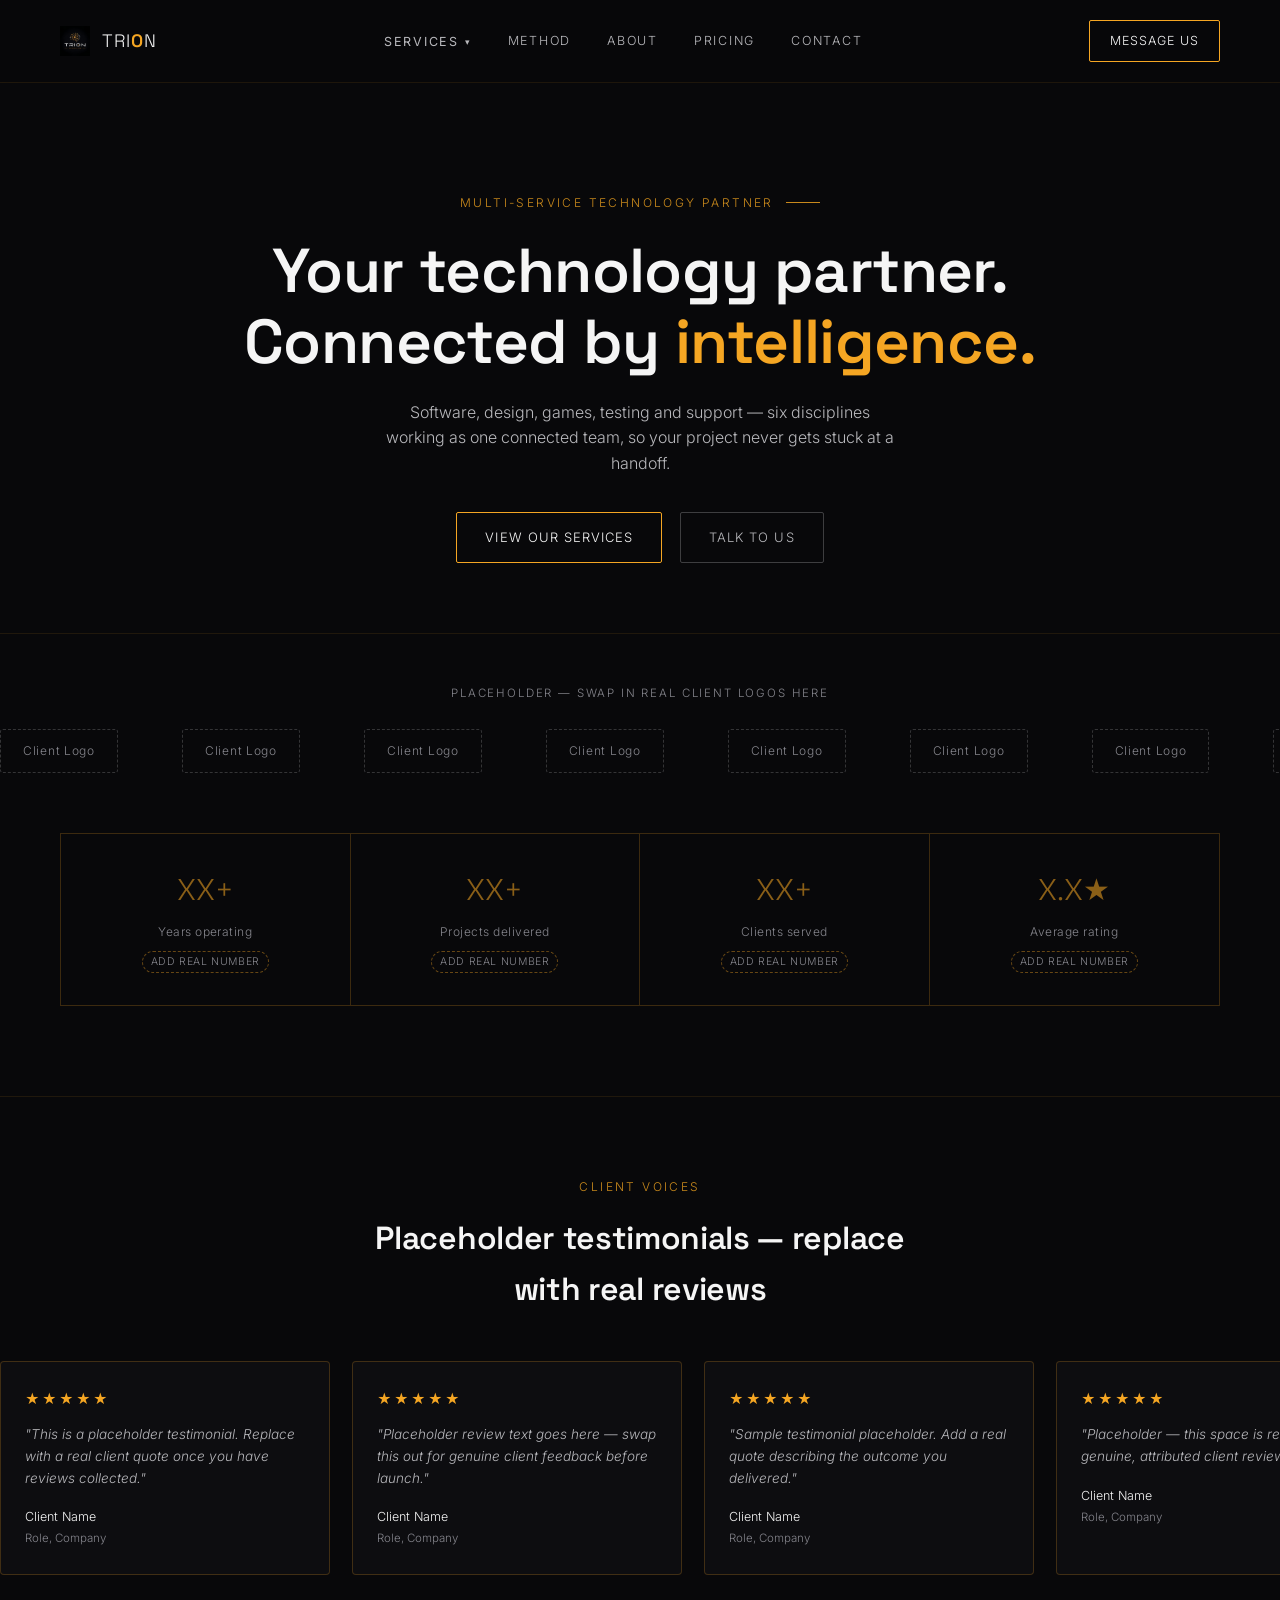
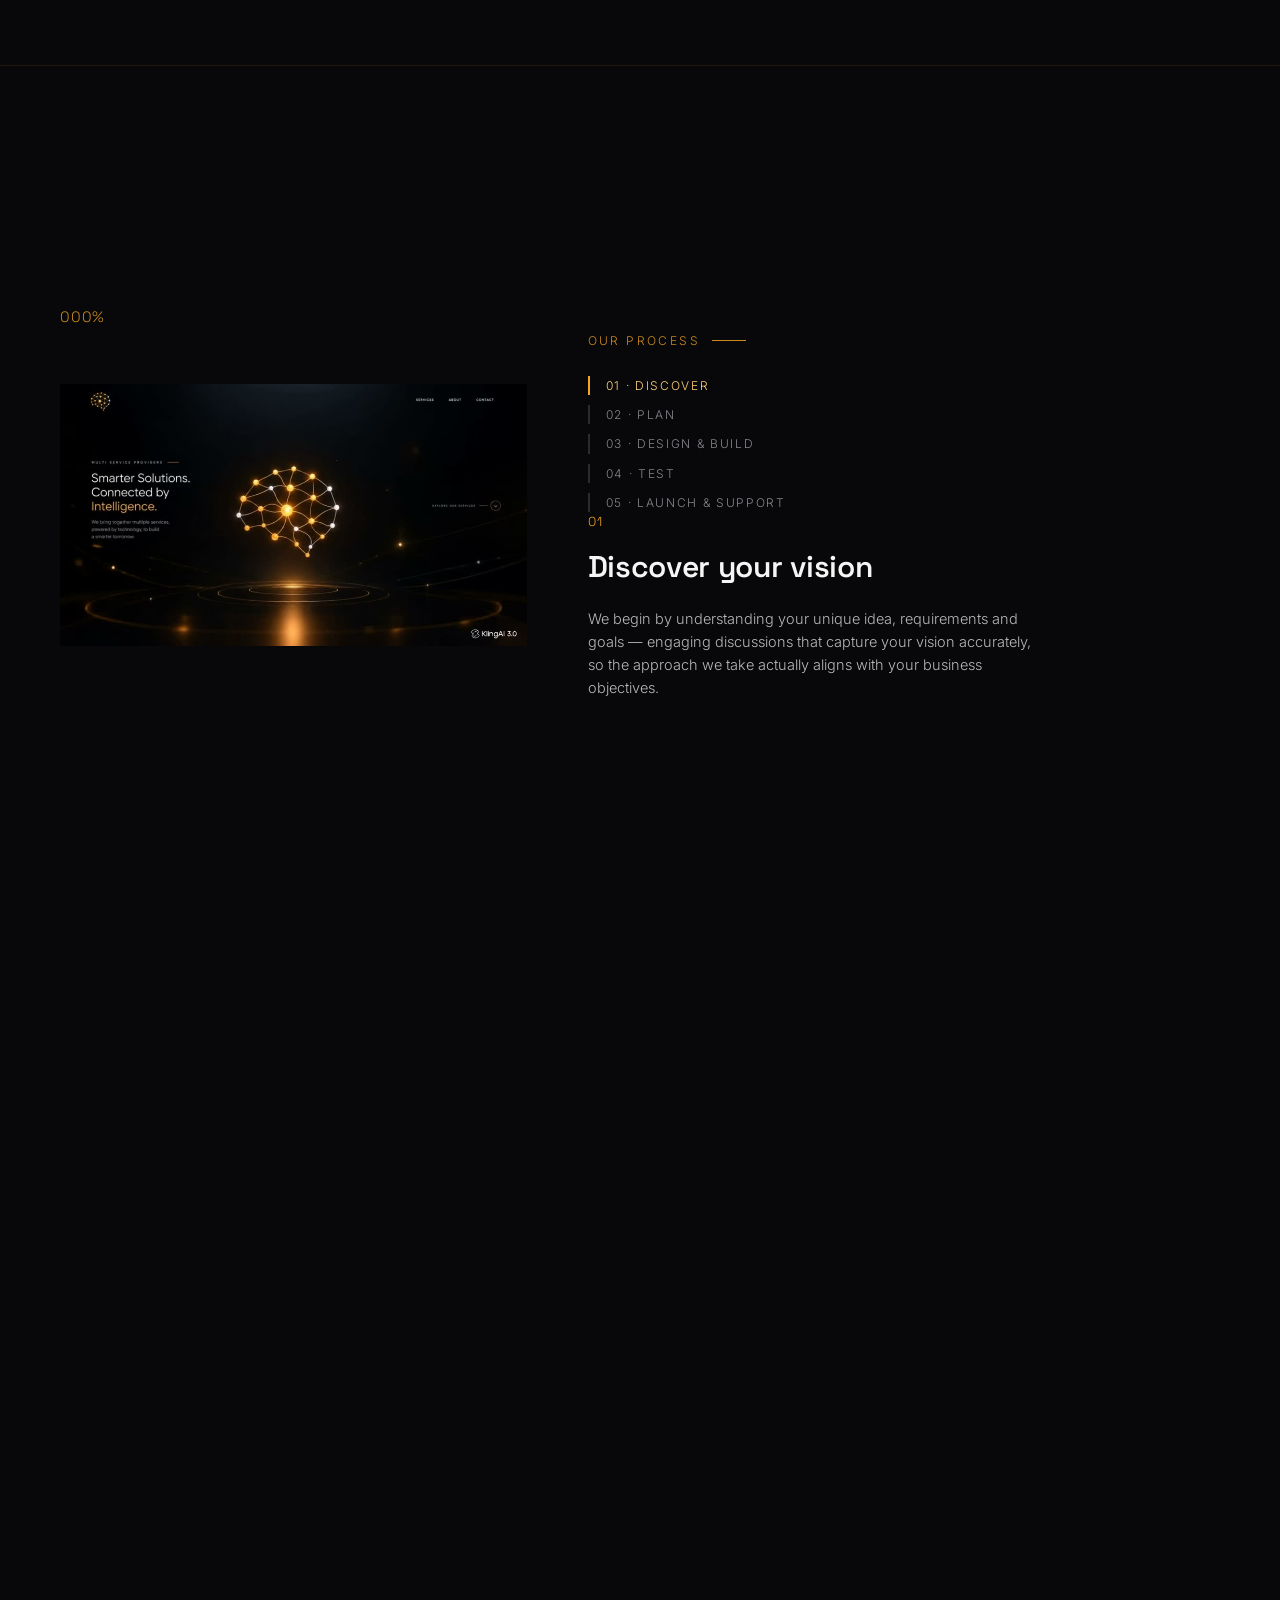
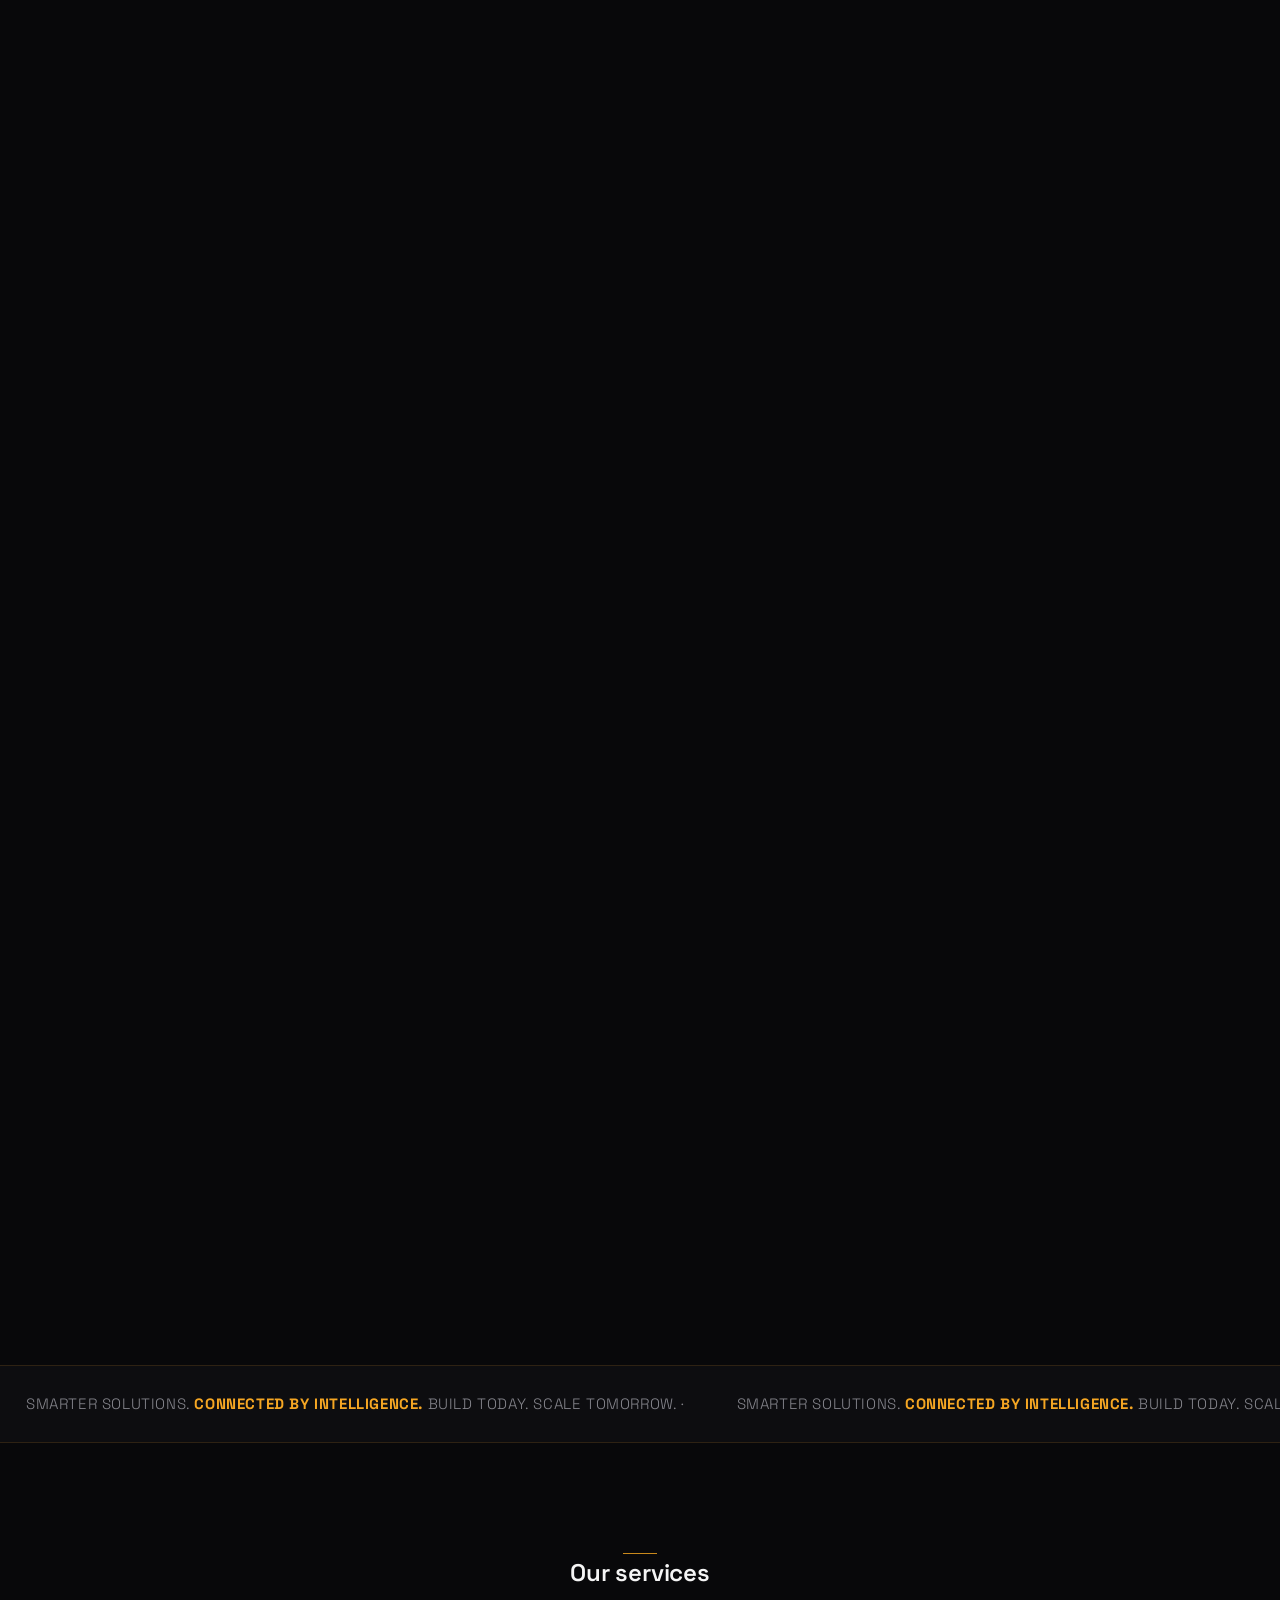
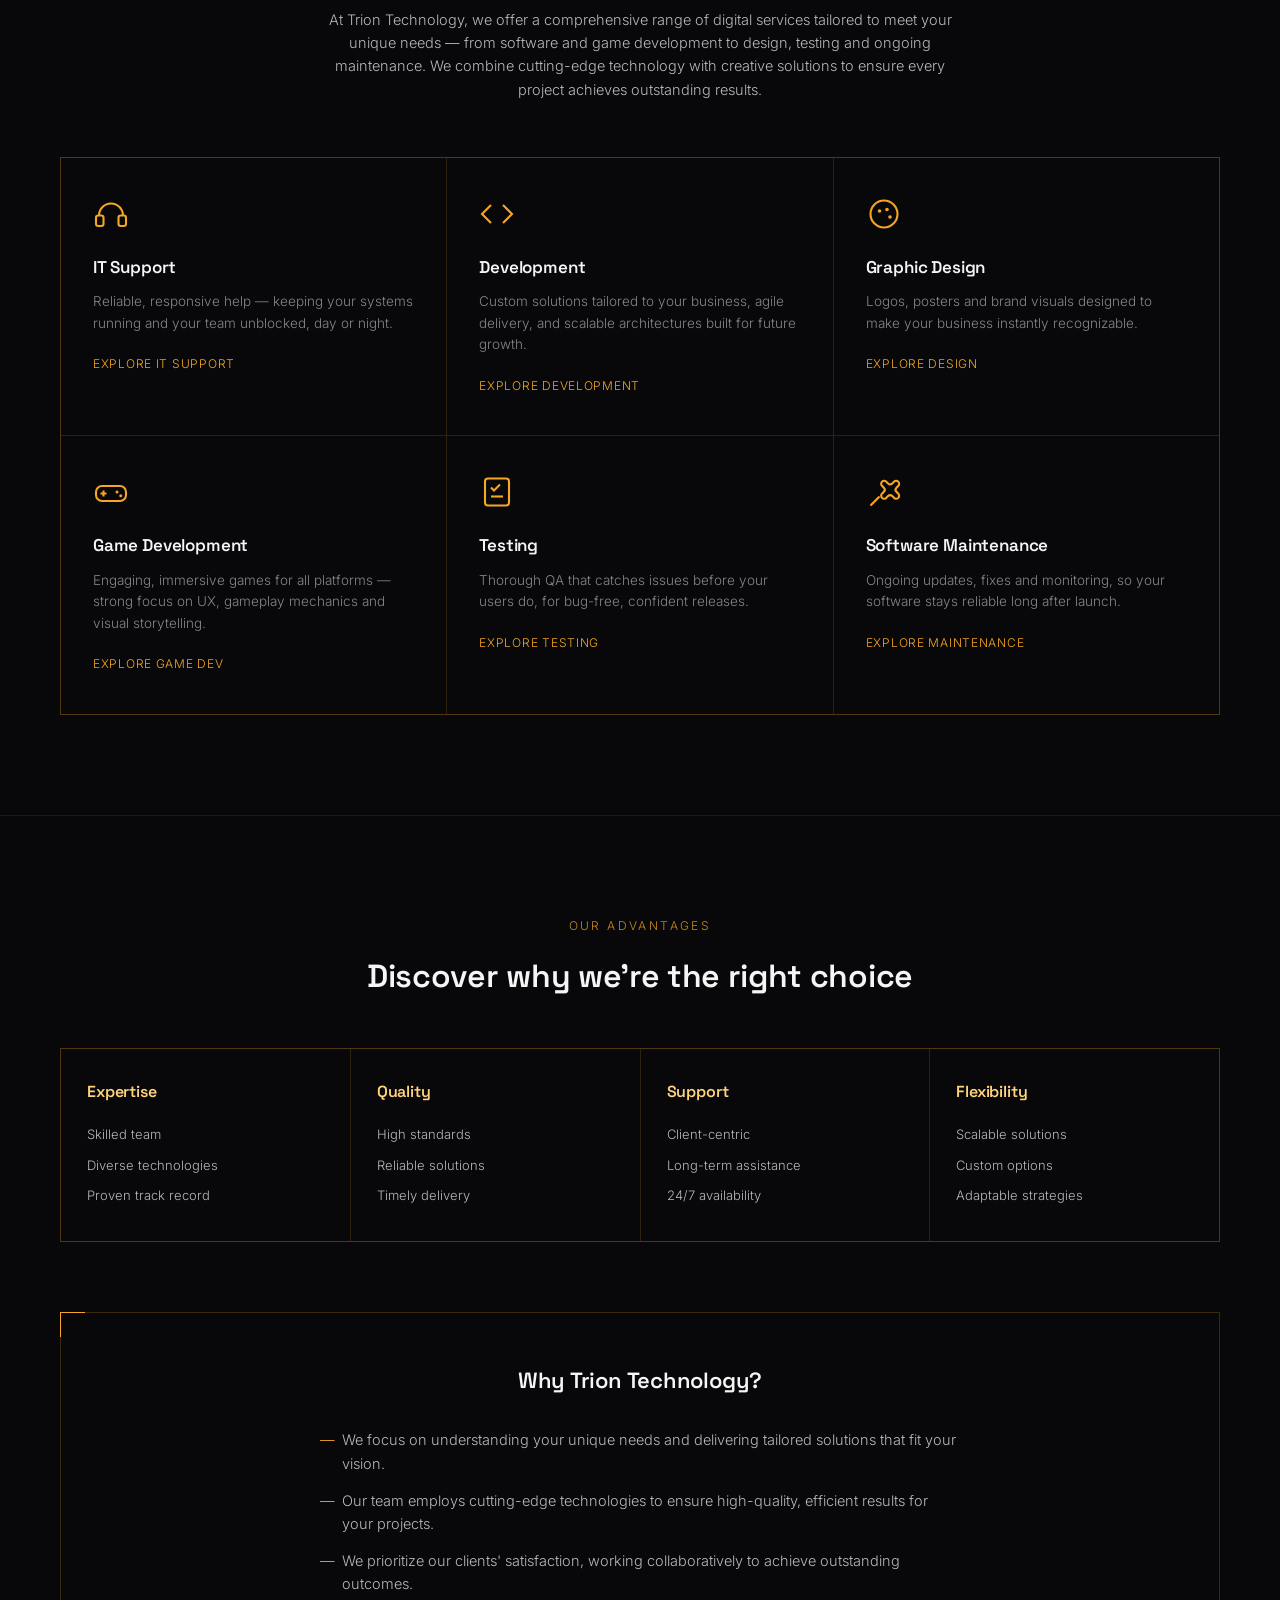
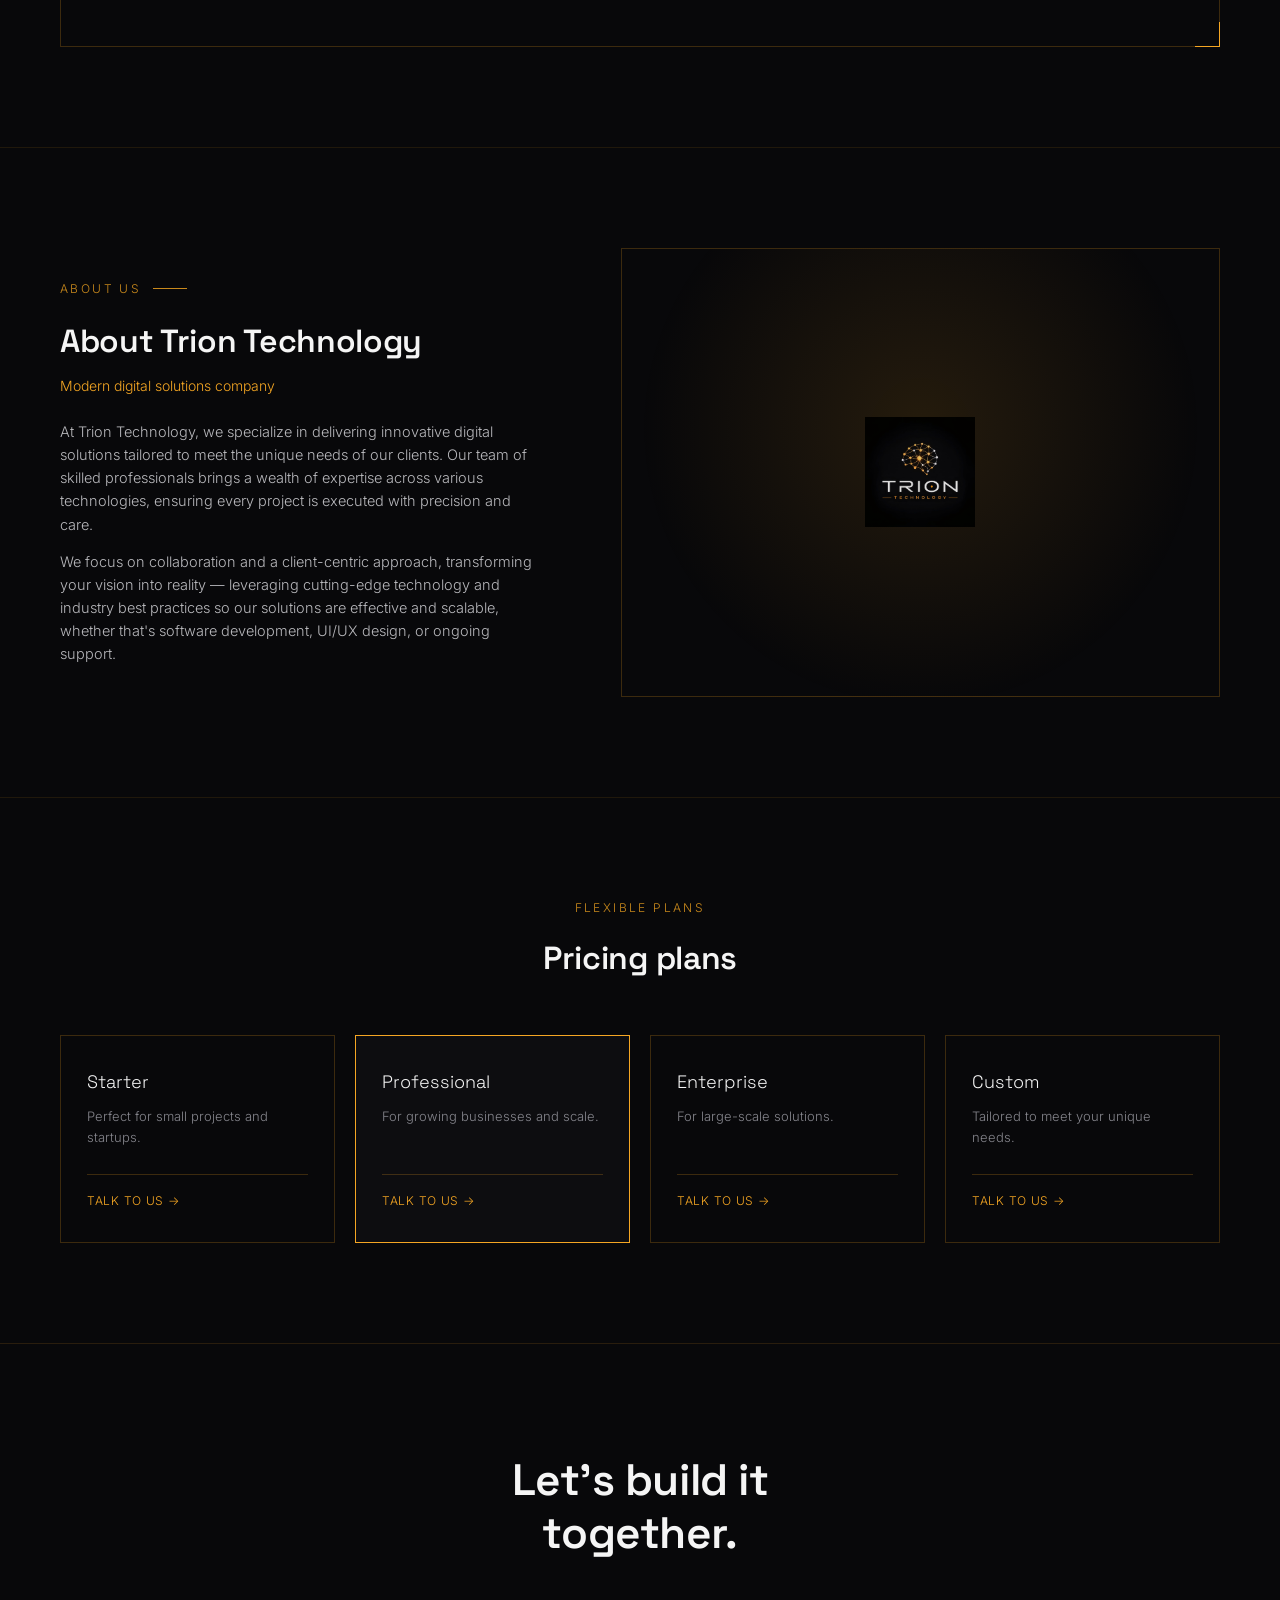
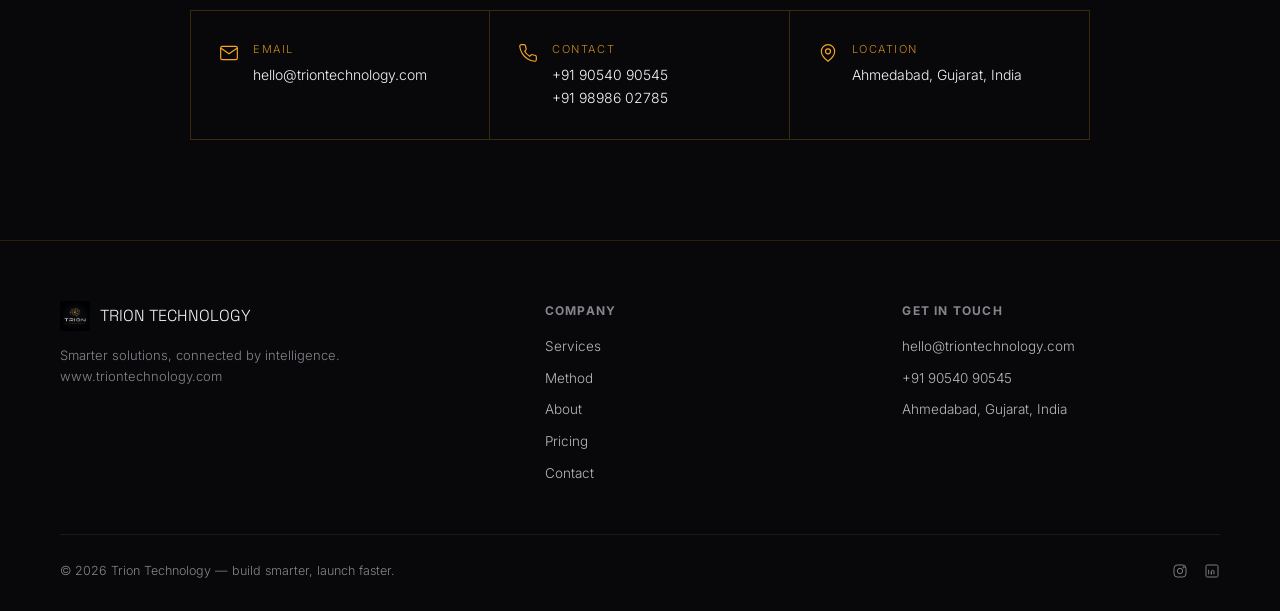
==== trion-homepage-v2.html @ 373a7192 "first commit" ====
<!DOCTYPE html>
<html lang="en">
<head>
<meta charset="UTF-8">
<meta name="viewport" content="width=device-width, initial-scale=1.0">
<title>Trion Technology — Smarter Solutions, Connected by Intelligence</title>
<link rel="preconnect" href="https://fonts.googleapis.com">
<link rel="preconnect" href="https://fonts.gstatic.com" crossorigin>
<link href="https://fonts.googleapis.com/css2?family=Space+Grotesk:wght@400;500;600;700&family=Inter:wght@300;400;500;600&display=swap" rel="stylesheet">
<style>
  :root{
    --bg: #08080a;
    --bg-alt: #0d0d10;
    --gold: #f5a623;
    --gold-light: #ffd37a;
    --gold-dim: #c9891c;
    --white: #f5f5f5;
    --gray: #b8b8bc;
    --gray-dim: #85858c;
    --border: rgba(245,166,35,0.22);
    --font-head: 'Space Grotesk', sans-serif;
    --font-body: 'Inter', sans-serif;
  }
  *{ box-sizing:border-box; margin:0; padding:0; }
  html{ scroll-behavior:smooth; }
  body{
    background:var(--bg); color:var(--gray); font-family:var(--font-body); font-weight:300;
    line-height:1.6; overflow-x:hidden; -webkit-font-smoothing:antialiased;
  }
  a{ color:inherit; text-decoration:none; }
  ul{ list-style:none; }
  img,svg{ display:block; max-width:100%; }
  h1,h2,h3{ font-family:var(--font-head); color:var(--white); font-weight:600; letter-spacing:-0.01em; }
  .wrap{ max-width:1240px; margin:0 auto; padding:0 40px; }
  :focus-visible{ outline:2px solid var(--gold-light); outline-offset:3px; }
  .sr-only{ position:absolute; width:1px; height:1px; padding:0; margin:-1px; overflow:hidden; clip:rect(0,0,0,0); white-space:nowrap; border:0; }
  section{ position:relative; }
  .eyebrow{ display:flex; align-items:center; gap:12px; font-size:12px; letter-spacing:0.2em; text-transform:uppercase; color:var(--gold-dim); }
  .eyebrow::after{ content:""; width:34px; height:1px; background:var(--gold-dim); }
  .logo-img{ height:30px; width:auto; display:block; }
  .placeholder-tag{ font-size:10.5px; letter-spacing:0.06em; text-transform:uppercase; color:var(--gray-dim); border:1px dashed rgba(245,166,35,0.4); padding:2px 8px; border-radius:20px; }

  /* ---------- NAV ---------- */
  .nav{ position:sticky; top:0; z-index:100; background:rgba(8,8,10,0.86); backdrop-filter:blur(10px); border-bottom:1px solid rgba(245,166,35,0.1); }
  .nav .wrap{ display:flex; align-items:center; justify-content:space-between; padding:20px 40px; }
  .brandmark{ display:flex; align-items:center; gap:12px; }
  .brandmark span{ font-family:var(--font-head); color:var(--white); font-size:18px; letter-spacing:0.06em; }
  .brandmark span b{ color:var(--gold); font-weight:600; }
  .nav-links{ display:flex; align-items:center; gap:36px; }
  .nav-item{ position:relative; }
  .nav-links > .nav-item > a, .nav-links > .nav-item > button{
    font-size:12.5px; letter-spacing:0.14em; text-transform:uppercase; color:var(--gray);
    background:none; border:none; font-family:var(--font-body); cursor:pointer;
    display:flex; align-items:center; gap:6px; transition:color .2s ease;
  }
  .nav-item:hover > a, .nav-item:hover > button, .nav-item.open > button{ color:var(--gold-light); }
  .caret{ font-size:9px; transition:transform .2s ease; }
  .nav-item.open .caret{ transform:rotate(180deg); }
  .whatsapp-btn{
    display:inline-flex; align-items:center; gap:8px; padding:10px 20px; border:1px solid var(--gold);
    color:var(--white); font-size:12.5px; letter-spacing:0.08em; text-transform:uppercase; border-radius:2px;
    transition:background .2s ease,color .2s ease;
  }
  .whatsapp-btn:hover{ background:var(--gold); color:#0a0a0a; }

  .mega-panel{
    position:absolute; top:calc(100% + 18px); left:50%; transform:translateX(-50%);
    width:360px; background:#0b0b0e; border:1px solid var(--border); border-radius:4px;
    padding:10px; opacity:0; visibility:hidden; transform:translateX(-50%) translateY(6px);
    transition:opacity .2s ease, transform .2s ease; box-shadow:0 20px 50px rgba(0,0,0,0.5);
  }
  .nav-item.open .mega-panel{ opacity:1; visibility:visible; transform:translateX(-50%) translateY(0); }
  .mega-item{ display:block; padding:12px 14px; border-radius:3px; transition:background .15s ease; }
  .mega-item:hover{ background:rgba(245,166,35,0.08); }
  .mega-item .mi-name{ font-family:var(--font-head); color:var(--white); font-size:14px; margin-bottom:3px; }
  .mega-item .mi-desc{ font-size:12.5px; color:var(--gray-dim); }

  .nav-toggle{ display:none; background:none; border:1px solid var(--border); color:var(--white); padding:8px 10px; border-radius:3px; }

  /* ---------- HERO ---------- */
  .hero{ padding:110px 0 70px; text-align:center; }
  .hero .wrap{ display:flex; flex-direction:column; align-items:center; }
  .hero .eyebrow{ margin-bottom:24px; }
  .hero h1{ font-size:clamp(32px,5.2vw,62px); line-height:1.14; max-width:900px; }
  .hero h1 .accent{ color:var(--gold); }
  .hero p.lede{ margin-top:22px; max-width:520px; font-size:16px; color:var(--gray); }
  .hero-cta-row{ margin-top:36px; display:flex; gap:18px; flex-wrap:wrap; justify-content:center; }
  .btn-primary{
    display:inline-block; padding:14px 28px; border:1px solid var(--gold); color:var(--white);
    font-size:13px; letter-spacing:0.08em; text-transform:uppercase; border-radius:2px;
    transition:background .2s ease,color .2s ease;
  }
  .btn-primary:hover{ background:var(--gold); color:#0a0a0a; }
  .btn-secondary{
    display:inline-block; padding:14px 28px; color:var(--gray); border:1px solid rgba(184,184,188,0.3);
    font-size:13px; letter-spacing:0.08em; text-transform:uppercase; border-radius:2px; transition:border-color .2s ease,color .2s ease;
  }
  .btn-secondary:hover{ border-color:var(--gold); color:var(--gold-light); }

  /* ---------- LOGO MARQUEE ---------- */
  .logo-strip{ padding:50px 0 10px; border-top:1px solid rgba(245,166,35,0.1); overflow:hidden; }
  .logo-strip .strip-label{ text-align:center; font-size:11.5px; letter-spacing:0.16em; text-transform:uppercase; color:var(--gray-dim); margin-bottom:26px; }
  .marquee-track{ display:flex; gap:64px; width:max-content; animation:scrollX 28s linear infinite; }
  @media (prefers-reduced-motion: reduce){ .marquee-track{ animation:none; } }
  @keyframes scrollX{ from{ transform:translateX(0); } to{ transform:translateX(-50%); } }
  .logo-chip{
    display:flex; align-items:center; justify-content:center; height:44px; padding:0 22px;
    border:1px dashed rgba(184,184,188,0.25); border-radius:3px; color:var(--gray-dim);
    font-size:12px; letter-spacing:0.06em; white-space:nowrap;
  }

  /* ---------- STATS ---------- */
  .stats-band{ padding:50px 0 90px; }
  .stats-grid{ display:grid; grid-template-columns:repeat(4,1fr); border:1px solid var(--border); }
  .stat-box{ padding:32px 24px; text-align:center; border-right:1px solid var(--border); }
  .stat-box:last-child{ border-right:none; }
  .stat-box .num{ font-family:var(--font-head); font-size:30px; color:var(--gold); opacity:0.55; }
  .stat-box .lbl{ margin-top:8px; font-size:12px; color:var(--gray-dim); letter-spacing:0.04em; }
  .stat-box .placeholder-tag{ margin-top:10px; display:inline-block; }

  /* ---------- TESTIMONIALS MARQUEE ---------- */
  .testimonials{ padding:80px 0 90px; border-top:1px solid rgba(245,166,35,0.1); overflow:hidden; }
  .section-head{ max-width:600px; margin:0 auto 46px; text-align:center; }
  .section-head .eyebrow{ justify-content:center; margin-bottom:16px; }
  .section-head .eyebrow::after{ display:none; }
  .section-head h2{ font-size:clamp(24px,3vw,32px); }
  .t-track{ display:flex; gap:22px; width:max-content; animation:scrollX 40s linear infinite; }
  @media (prefers-reduced-motion: reduce){ .t-track{ animation:none; } }
  .t-card{
    width:330px; flex-shrink:0; border:1px solid var(--border); background:var(--bg-alt);
    padding:26px 24px; border-radius:4px;
  }
  .t-card .stars{ color:var(--gold); font-size:14px; letter-spacing:2px; margin-bottom:14px; }
  .t-card p{ font-size:13.5px; color:var(--gray); font-style:italic; margin-bottom:18px; }
  .t-card .who{ font-size:12.5px; color:var(--white); }
  .t-card .who span{ color:var(--gray-dim); display:block; font-size:11.5px; margin-top:2px; }

  /* ---------- METHOD (scroll-scrubbed) ---------- */
  .method-scroll{ height:500vh; position:relative; }
  .method-sticky{ position:sticky; top:0; height:100vh; display:flex; align-items:center; overflow:hidden; border-top:1px solid rgba(245,166,35,0.1); }
  .method-sticky .wrap{ width:100%; display:grid; grid-template-columns:0.85fr 1.15fr; gap:60px; align-items:center; }
  .method-visual{ position:relative; height:420px; display:flex; align-items:center; justify-content:center; }
  .method-visual canvas{ width:100%; height:100%; object-fit:contain; }
  .method-pct{
    position:absolute; left:0; top:0; font-family:var(--font-head); font-size:15px; color:var(--gold-dim);
    letter-spacing:0.05em;
  }
  .phase-rail{ margin-top:26px; display:flex; flex-direction:column; gap:10px; }
  .phase-rail li{
    font-size:12px; letter-spacing:0.14em; text-transform:uppercase; color:var(--gray-dim);
    padding-left:16px; border-left:2px solid rgba(184,184,188,0.2); transition:color .3s ease, border-color .3s ease;
  }
  .phase-rail li.active{ color:var(--gold-light); border-left-color:var(--gold); }

  .method-content .eyebrow{ margin-bottom:20px; }
  .phase-block{ display:none; }
  .phase-block.active{ display:block; animation:fadeUp .5s ease; }
  @keyframes fadeUp{ from{ opacity:0; transform:translateY(10px);} to{ opacity:1; transform:translateY(0);} }
  .phase-block .step-no{ font-family:var(--font-head); font-size:13px; color:var(--gold); letter-spacing:0.08em; margin-bottom:10px; }
  .phase-block h3{ font-size:clamp(22px,2.6vw,30px); margin-bottom:16px; }
  .phase-block p{ font-size:14.5px; color:var(--gray); max-width:460px; }
  .phase-note{ margin-top:16px; }

  /* ---------- MARQUEE TICKER ---------- */
  .ticker{ padding:26px 0; border-top:1px solid rgba(245,166,35,0.14); border-bottom:1px solid rgba(245,166,35,0.14); overflow:hidden; background:var(--bg-alt); }
  .ticker-track{ display:flex; width:max-content; gap:0; animation:scrollX 32s linear infinite; }
  @media (prefers-reduced-motion: reduce){ .ticker-track{ animation:none; } }
  .ticker-track span{
    font-family:var(--font-head); font-size:15px; letter-spacing:0.04em; color:var(--gray-dim);
    white-space:nowrap; padding:0 26px; text-transform:uppercase;
  }
  .ticker-track span b{ color:var(--gold); }

  /* ---------- SERVICES ---------- */
  .services{ padding:110px 0 100px; }
  .services-intro{ max-width:640px; margin:0 auto 56px; text-align:center; }
  .services-intro p{ font-size:14.5px; color:var(--gray); margin-top:16px; }
  .service-cards{ display:grid; grid-template-columns:repeat(3,1fr); gap:1px; background:rgba(245,166,35,0.16); border:1px solid rgba(245,166,35,0.16); }
  .service-card{ background:var(--bg); padding:38px 32px; transition:background .25s ease; }
  .service-card:hover{ background:var(--bg-alt); }
  .service-card .icn{ width:36px; height:36px; margin-bottom:22px; color:var(--gold); }
  .service-card h3{ font-size:17px; margin-bottom:10px; }
  .service-card p{ font-size:13.5px; color:var(--gray-dim); margin-bottom:16px; }
  .service-card .go{ font-size:12px; letter-spacing:0.06em; color:var(--gold); text-transform:uppercase; }

  /* ---------- BENEFITS ---------- */
  .benefits{ padding:100px 0; border-top:1px solid rgba(245,166,35,0.1); }
  .benefits-grid{ display:grid; grid-template-columns:repeat(4,1fr); gap:1px; background:rgba(245,166,35,0.16); border:1px solid rgba(245,166,35,0.16); margin-bottom:70px; }
  .benefit-col{ background:var(--bg); padding:30px 26px; }
  .benefit-col h3{ font-size:16px; margin-bottom:14px; color:var(--gold-light); }
  .benefit-col li{ font-size:13px; color:var(--gray); padding:5px 0; }
  .why-panel{ border:1px solid var(--border); padding:50px 46px; position:relative; }
  .why-panel::before,.why-panel::after{ content:""; position:absolute; width:24px; height:24px; border:1px solid var(--gold); }
  .why-panel::before{ top:-1px; left:-1px; border-right:none; border-bottom:none; }
  .why-panel::after{ bottom:-1px; right:-1px; border-left:none; border-top:none; }
  .why-panel h2{ text-align:center; font-size:22px; margin-bottom:30px; }
  .why-panel ul{ max-width:640px; margin:0 auto; display:flex; flex-direction:column; gap:14px; }
  .why-panel li{ font-size:14.5px; color:var(--gray); padding-left:22px; position:relative; }
  .why-panel li::before{ content:"—"; position:absolute; left:0; color:var(--gold); }

  /* ---------- ABOUT ---------- */
  .about{ padding:100px 0; border-top:1px solid rgba(245,166,35,0.1); }
  .about-grid{ display:grid; grid-template-columns:0.9fr 1.1fr; gap:70px; align-items:center; }
  .about .eyebrow{ margin-bottom:18px; }
  .about h2{ font-size:clamp(24px,3vw,32px); margin-bottom:8px; }
  .about .tagline{ color:var(--gold); font-size:14px; margin-bottom:22px; }
  .about p{ font-size:14.5px; color:var(--gray); max-width:480px; }
  .about-visual{ border:1px solid var(--border); aspect-ratio:4/3; display:flex; align-items:center; justify-content:center; background:radial-gradient(circle at 50% 40%, rgba(245,166,35,0.12), transparent 70%); }
  .about-visual svg{ width:120px; height:120px; opacity:0.85; }

  /* ---------- PRICING ---------- */
  .pricing{ padding:100px 0; border-top:1px solid rgba(245,166,35,0.1); }
  .pricing-grid{ display:grid; grid-template-columns:repeat(4,1fr); gap:20px; margin-top:50px; }
  .price-card{ border:1px solid var(--border); padding:32px 26px; display:flex; flex-direction:column; }
  .price-card.featured{ border-color:var(--gold); background:var(--bg-alt); }
  .price-card .tier{ font-family:var(--font-head); font-size:18px; color:var(--white); margin-bottom:10px; }
  .price-card .desc{ font-size:13px; color:var(--gray-dim); margin-bottom:26px; flex-grow:1; }
  .price-card a{ font-size:12px; letter-spacing:0.06em; text-transform:uppercase; color:var(--gold); border-top:1px solid var(--border); padding-top:16px; }

  /* ---------- CTA BAND ---------- */
  .cta-band{ padding:110px 0 100px; text-align:center; border-top:1px solid rgba(245,166,35,0.14); }
  .cta-band h2{ font-size:clamp(28px,4.4vw,44px); line-height:1.2; margin-bottom:50px; }
  .contact-panels{ display:grid; grid-template-columns:repeat(3,1fr); max-width:900px; margin:0 auto; border:1px solid var(--border); }
  .contact-panel{ padding:30px 28px; text-align:left; display:flex; gap:14px; align-items:flex-start; border-right:1px solid var(--border); }
  .contact-panel:last-child{ border-right:none; }
  .contact-panel svg{ width:20px; height:20px; color:var(--gold); flex-shrink:0; margin-top:2px; }
  .contact-panel .lbl{ font-size:11px; letter-spacing:0.14em; text-transform:uppercase; color:var(--gold-dim); margin-bottom:6px; }
  .contact-panel .val{ font-size:14px; color:var(--white); }

  /* ---------- FOOTER ---------- */
  footer{ border-top:1px solid rgba(245,166,35,0.14); padding:60px 0 30px; }
  .foot-grid{ display:grid; grid-template-columns:1.4fr 1fr 1fr; gap:40px; padding-bottom:40px; }
  .foot-brand{ display:flex; align-items:center; gap:10px; margin-bottom:14px; }
  .foot-brand span{ font-family:var(--font-head); color:var(--white); font-size:16px; }
  .foot-col h4{ font-size:12px; letter-spacing:0.1em; text-transform:uppercase; color:var(--gray-dim); margin-bottom:16px; }
  .foot-col li{ font-size:13.5px; margin-bottom:10px; }
  .foot-col a:hover{ color:var(--gold-light); }
  .foot-bottom{ display:flex; justify-content:space-between; align-items:center; border-top:1px solid rgba(245,166,35,0.1); padding-top:26px; font-size:12.5px; color:var(--gray-dim); }
  .foot-social{ display:flex; gap:16px; }
  .foot-social svg{ width:16px; height:16px; color:var(--gray-dim); transition:color .2s ease; }
  .foot-social a:hover svg{ color:var(--gold); }

  /* ---------- RESPONSIVE ---------- */
  @media (max-width:980px){
    .nav-links{ display:none; }
    .nav-toggle{ display:block; }
    .stats-grid,.benefits-grid{ grid-template-columns:1fr 1fr; }
    .stat-box:nth-child(2){ border-right:none; }
    .service-cards{ grid-template-columns:1fr 1fr; }
    .pricing-grid{ grid-template-columns:1fr 1fr; }
    .about-grid{ grid-template-columns:1fr; }
    .method-sticky .wrap{ grid-template-columns:1fr; gap:20px; }
    .method-visual{ height:280px; order:-1; }
    .foot-grid{ grid-template-columns:1fr; }
    .contact-panels{ grid-template-columns:1fr; }
    .contact-panel{ border-right:none; border-bottom:1px solid var(--border); }
    .contact-panel:last-child{ border-bottom:none; }
  }
  @media (max-width:620px){
    .wrap{ padding:0 22px; }
    .stats-grid,.benefits-grid,.service-cards,.pricing-grid{ grid-template-columns:1fr; }
    .stat-box,.contact-panel{ border-right:none !important; border-bottom:1px solid var(--border); }
    .method-scroll{ height:560vh; }
    .t-card{ width:260px; }
  }
</style>
</head>
<body>

<header class="nav">
  <div class="wrap">
    <a href="#top" class="brandmark">
      <img src="[data-uri]" alt="Trion Technology logo" class="logo-img">
      <span>TRI<b>O</b>N</span>
    </a>
    <nav class="nav-links" id="navLinks">
      <div class="nav-item" id="servicesNavItem">
        <button type="button" aria-expanded="false" id="servicesTrigger">Services <span class="caret">▾</span></button>
        <div class="mega-panel">
          <a class="mega-item" href="#services"><div class="mi-name">IT Support</div><div class="mi-desc">Reliable help, whenever you need it.</div></a>
          <a class="mega-item" href="#services"><div class="mi-name">Development</div><div class="mi-desc">Web, software &amp; custom applications.</div></a>
          <a class="mega-item" href="#services"><div class="mi-name">Graphic Design</div><div class="mi-desc">Logos, posters &amp; brand visuals.</div></a>
          <a class="mega-item" href="#services"><div class="mi-name">Game Development</div><div class="mi-desc">Engaging games for web &amp; mobile.</div></a>
          <a class="mega-item" href="#services"><div class="mi-name">Testing</div><div class="mi-desc">Thorough QA for bug-free releases.</div></a>
          <a class="mega-item" href="#services"><div class="mi-name">Software Maintenance</div><div class="mi-desc">Updates &amp; fixes to keep you running.</div></a>
        </div>
      </div>
      <div class="nav-item"><a href="#method">Method</a></div>
      <div class="nav-item"><a href="#about">About</a></div>
      <div class="nav-item"><a href="#pricing">Pricing</a></div>
      <div class="nav-item"><a href="#contact">Contact</a></div>
    </nav>
    <a class="whatsapp-btn" href="https://wa.me/919054090545" target="_blank" rel="noopener">Message us</a>
    <button class="nav-toggle" id="navToggle" aria-label="Toggle menu">☰</button>
  </div>
</header>

<main id="top">

  <!-- ============ HERO ============ -->
  <section class="hero">
    <div class="wrap">
      <h1 class="sr-only">Trion Technology — smarter solutions, connected by intelligence.</h1>
      <div class="eyebrow">Multi-service technology partner</div>
      <h1 aria-hidden="true">Your technology partner.<br>Connected by <span class="accent">intelligence.</span></h1>
      <p class="lede">Software, design, games, testing and support — six disciplines working as one connected team, so your project never gets stuck at a handoff.</p>
      <div class="hero-cta-row">
        <a href="#services" class="btn-primary">View our services</a>
        <a href="#contact" class="btn-secondary">Talk to us</a>
      </div>
    </div>
  </section>

  <!-- ============ LOGO MARQUEE (placeholder) ============ -->
  <section class="logo-strip">
    <div class="strip-label">Placeholder — swap in real client logos here</div>
    <div class="marquee-track">
      <div class="logo-chip">Client Logo</div><div class="logo-chip">Client Logo</div><div class="logo-chip">Client Logo</div>
      <div class="logo-chip">Client Logo</div><div class="logo-chip">Client Logo</div><div class="logo-chip">Client Logo</div>
      <div class="logo-chip">Client Logo</div><div class="logo-chip">Client Logo</div>
      <div class="logo-chip">Client Logo</div><div class="logo-chip">Client Logo</div><div class="logo-chip">Client Logo</div>
      <div class="logo-chip">Client Logo</div><div class="logo-chip">Client Logo</div><div class="logo-chip">Client Logo</div>
      <div class="logo-chip">Client Logo</div><div class="logo-chip">Client Logo</div>
    </div>
  </section>

  <!-- ============ STATS (placeholder) ============ -->
  <section class="stats-band">
    <div class="wrap">
      <div class="stats-grid">
        <div class="stat-box"><div class="num">XX+</div><div class="lbl">Years operating</div><div class="placeholder-tag">Add real number</div></div>
        <div class="stat-box"><div class="num">XX+</div><div class="lbl">Projects delivered</div><div class="placeholder-tag">Add real number</div></div>
        <div class="stat-box"><div class="num">XX+</div><div class="lbl">Clients served</div><div class="placeholder-tag">Add real number</div></div>
        <div class="stat-box"><div class="num">X.X★</div><div class="lbl">Average rating</div><div class="placeholder-tag">Add real number</div></div>
      </div>
    </div>
  </section>

  <!-- ============ TESTIMONIALS (placeholder) ============ -->
  <section class="testimonials">
    <div class="wrap">
      <div class="section-head">
        <div class="eyebrow">Client voices</div>
        <h2>Placeholder testimonials — replace with real reviews</h2>
      </div>
    </div>
    <div class="t-track" id="tTrack">
      <div class="t-card"><div class="stars">★★★★★</div><p>"This is a placeholder testimonial. Replace with a real client quote once you have reviews collected."</p><div class="who">Client Name<span>Role, Company</span></div></div>
      <div class="t-card"><div class="stars">★★★★★</div><p>"Placeholder review text goes here — swap this out for genuine client feedback before launch."</p><div class="who">Client Name<span>Role, Company</span></div></div>
      <div class="t-card"><div class="stars">★★★★★</div><p>"Sample testimonial placeholder. Add a real quote describing the outcome you delivered."</p><div class="who">Client Name<span>Role, Company</span></div></div>
      <div class="t-card"><div class="stars">★★★★★</div><p>"Placeholder — this space is reserved for a genuine, attributed client review."</p><div class="who">Client Name<span>Role, Company</span></div></div>
    </div>
  </section>

  <!-- ============ METHOD (scroll-scrubbed) ============ -->
  <section class="method-scroll" id="method">
    <div class="method-sticky">
      <div class="wrap">
        <div class="method-visual">
          <div class="method-pct" id="methodPct">000%</div>
          <canvas id="methodCanvas"></canvas>
        </div>
        <div class="method-content">
          <div class="eyebrow">Our process</div>
          <ul class="phase-rail" id="phaseRail">
            <li class="active">01 · Discover</li>
            <li>02 · Plan</li>
            <li>03 · Design &amp; Build</li>
            <li>04 · Test</li>
            <li>05 · Launch &amp; Support</li>
          </ul>

          <div class="phase-block active" data-phase="0">
            <div class="step-no">01</div>
            <h3>Discover your vision</h3>
            <p>We begin by understanding your unique idea, requirements and goals — engaging discussions that capture your vision accurately, so the approach we take actually aligns with your business objectives.</p>
          </div>
          <div class="phase-block" data-phase="1">
            <div class="step-no">02</div>
            <h3>Strategic planning</h3>
            <p>Once we understand your needs, we define the technology stack, architecture and overall strategy that will guide the project — a solid foundation that maximizes efficiency later on.</p>
          </div>
          <div class="phase-block" data-phase="2">
            <div class="step-no">03</div>
            <h3>Design and development</h3>
            <p>Our team creates intuitive designs and builds reliable software that meets your specifications — merging aesthetics with functionality so the end product looks great and performs well.</p>
          </div>
          <div class="phase-block" data-phase="3">
            <div class="step-no">04</div>
            <h3>Testing &amp; quality assurance</h3>
            <p>Rigorous, thorough QA is woven through the build — catching issues early so nothing reaches you unpolished. <span class="placeholder-tag">Extended from your services list</span></p>
          </div>
          <div class="phase-block" data-phase="4">
            <div class="step-no">05</div>
            <h3>Launch &amp; ongoing support</h3>
            <p>We stay on after delivery — monitoring, maintaining and supporting your software so it keeps running reliably long after launch day. <span class="placeholder-tag">Extended from your services list</span></p>
          </div>
        </div>
      </div>
    </div>
  </section>

  <!-- ============ TICKER ============ -->
  <div class="ticker">
    <div class="ticker-track">
      <span>SMARTER SOLUTIONS. <b>CONNECTED BY INTELLIGENCE.</b> BUILD TODAY. SCALE TOMORROW. ·</span>
      <span>SMARTER SOLUTIONS. <b>CONNECTED BY INTELLIGENCE.</b> BUILD TODAY. SCALE TOMORROW. ·</span>
      <span>SMARTER SOLUTIONS. <b>CONNECTED BY INTELLIGENCE.</b> BUILD TODAY. SCALE TOMORROW. ·</span>
      <span>SMARTER SOLUTIONS. <b>CONNECTED BY INTELLIGENCE.</b> BUILD TODAY. SCALE TOMORROW. ·</span>
    </div>
  </div>

  <!-- ============ SERVICES ============ -->
  <section id="services" class="services">
    <div class="wrap">
      <div class="services-intro">
        <div class="eyebrow" style="justify-content:center"></div>
        <h2>Our services</h2>
        <p>At Trion Technology, we offer a comprehensive range of digital services tailored to meet your unique needs — from software and game development to design, testing and ongoing maintenance. We combine cutting-edge technology with creative solutions to ensure every project achieves outstanding results.</p>
      </div>
      <div class="service-cards">
        <div class="service-card">
          <svg class="icn" viewBox="0 0 24 24" fill="none" stroke="currentColor" stroke-width="1.4"><path d="M4 13a8 8 0 0 1 16 0"/><rect x="2" y="13" width="5" height="7" rx="1.5"/><rect x="17" y="13" width="5" height="7" rx="1.5"/></svg>
          <h3>IT Support</h3>
          <p>Reliable, responsive help — keeping your systems running and your team unblocked, day or night.</p>
          <span class="go">Explore IT support</span>
        </div>
        <div class="service-card">
          <svg class="icn" viewBox="0 0 24 24" fill="none" stroke="currentColor" stroke-width="1.4"><path d="M8 6 2 12l6 6M16 6l6 6-6 6"/></svg>
          <h3>Development</h3>
          <p>Custom solutions tailored to your business, agile delivery, and scalable architectures built for future growth.</p>
          <span class="go">Explore development</span>
        </div>
        <div class="service-card">
          <svg class="icn" viewBox="0 0 24 24" fill="none" stroke="currentColor" stroke-width="1.4"><circle cx="12" cy="12" r="9"/><circle cx="9" cy="10" r="1.2" fill="currentColor" stroke="none"/><circle cx="14" cy="9" r="1.2" fill="currentColor" stroke="none"/><circle cx="16" cy="14" r="1.2" fill="currentColor" stroke="none"/></svg>
          <h3>Graphic Design</h3>
          <p>Logos, posters and brand visuals designed to make your business instantly recognizable.</p>
          <span class="go">Explore design</span>
        </div>
        <div class="service-card">
          <svg class="icn" viewBox="0 0 24 24" fill="none" stroke="currentColor" stroke-width="1.4"><rect x="2" y="8" width="20" height="10" rx="4"/><path d="M7 11v4M5 13h4"/><circle cx="16" cy="12" r="1" fill="currentColor" stroke="none"/><circle cx="18.5" cy="14.5" r="1" fill="currentColor" stroke="none"/></svg>
          <h3>Game Development</h3>
          <p>Engaging, immersive games for all platforms — strong focus on UX, gameplay mechanics and visual storytelling.</p>
          <span class="go">Explore game dev</span>
        </div>
        <div class="service-card">
          <svg class="icn" viewBox="0 0 24 24" fill="none" stroke="currentColor" stroke-width="1.4"><rect x="4" y="3" width="16" height="18" rx="2"/><path d="M8 9l2 2 4-4"/><path d="M8 15h8"/></svg>
          <h3>Testing</h3>
          <p>Thorough QA that catches issues before your users do, for bug-free, confident releases.</p>
          <span class="go">Explore testing</span>
        </div>
        <div class="service-card">
          <svg class="icn" viewBox="0 0 24 24" fill="none" stroke="currentColor" stroke-width="1.4"><path d="M14.7 6.3a2 2 0 0 0 2.8 0l1-1a2 2 0 1 1 2.8 2.8l-1 1a2 2 0 0 0 0 2.8l1 1a2 2 0 1 1-2.8 2.8l-1-1a2 2 0 0 0-2.8 0l-1 1a2 2 0 1 1-2.8-2.8l1-1a2 2 0 0 0 0-2.8l-1-1a2 2 0 1 1 2.8-2.8z"/><path d="M3 21l6-6"/></svg>
          <h3>Software Maintenance</h3>
          <p>Ongoing updates, fixes and monitoring, so your software stays reliable long after launch.</p>
          <span class="go">Explore maintenance</span>
        </div>
      </div>
    </div>
  </section>

  <!-- ============ BENEFITS / WHY ============ -->
  <section class="benefits">
    <div class="wrap">
      <div class="section-head">
        <div class="eyebrow">Our advantages</div>
        <h2>Discover why we're the right choice</h2>
      </div>
      <div class="benefits-grid">
        <div class="benefit-col"><h3>Expertise</h3>
          <ul><li>Skilled team</li><li>Diverse technologies</li><li>Proven track record</li></ul>
        </div>
        <div class="benefit-col"><h3>Quality</h3>
          <ul><li>High standards</li><li>Reliable solutions</li><li>Timely delivery</li></ul>
        </div>
        <div class="benefit-col"><h3>Support</h3>
          <ul><li>Client-centric</li><li>Long-term assistance</li><li>24/7 availability</li></ul>
        </div>
        <div class="benefit-col"><h3>Flexibility</h3>
          <ul><li>Scalable solutions</li><li>Custom options</li><li>Adaptable strategies</li></ul>
        </div>
      </div>
      <div class="why-panel">
        <h2>Why Trion Technology?</h2>
        <ul>
          <li>We focus on understanding your unique needs and delivering tailored solutions that fit your vision.</li>
          <li>Our team employs cutting-edge technologies to ensure high-quality, efficient results for your projects.</li>
          <li>We prioritize our clients' satisfaction, working collaboratively to achieve outstanding outcomes.</li>
        </ul>
      </div>
    </div>
  </section>

  <!-- ============ ABOUT ============ -->
  <section id="about" class="about">
    <div class="wrap about-grid">
      <div>
        <div class="eyebrow">About us</div>
        <h2>About Trion Technology</h2>
        <div class="tagline">Modern digital solutions company</div>
        <p>At Trion Technology, we specialize in delivering innovative digital solutions tailored to meet the unique needs of our clients. Our team of skilled professionals brings a wealth of expertise across various technologies, ensuring every project is executed with precision and care.</p>
        <p style="margin-top:14px">We focus on collaboration and a client-centric approach, transforming your vision into reality — leveraging cutting-edge technology and industry best practices so our solutions are effective and scalable, whether that's software development, UI/UX design, or ongoing support.</p>
      </div>
      <div class="about-visual">
        <img src="[data-uri]" alt="" style="height:110px;width:auto;opacity:0.9">
      </div>
    </div>
  </section>

  <!-- ============ PRICING ============ -->
  <section id="pricing" class="pricing">
    <div class="wrap">
      <div class="section-head">
        <div class="eyebrow">Flexible plans</div>
        <h2>Pricing plans</h2>
      </div>
      <div class="pricing-grid">
        <div class="price-card">
          <div class="tier">Starter</div>
          <div class="desc">Perfect for small projects and startups.</div>
          <a href="#contact">Talk to us →</a>
        </div>
        <div class="price-card featured">
          <div class="tier">Professional</div>
          <div class="desc">For growing businesses and scale.</div>
          <a href="#contact">Talk to us →</a>
        </div>
        <div class="price-card">
          <div class="tier">Enterprise</div>
          <div class="desc">For large-scale solutions.</div>
          <a href="#contact">Talk to us →</a>
        </div>
        <div class="price-card">
          <div class="tier">Custom</div>
          <div class="desc">Tailored to meet your unique needs.</div>
          <a href="#contact">Talk to us →</a>
        </div>
      </div>
    </div>
  </section>

  <!-- ============ CTA / CONTACT ============ -->
  <section id="contact" class="cta-band">
    <div class="wrap">
      <h2>Let's build it<br>together.</h2>
      <div class="contact-panels">
        <div class="contact-panel">
          <svg viewBox="0 0 24 24" fill="none" stroke="currentColor" stroke-width="1.4"><rect x="2" y="4" width="20" height="16" rx="2"/><path d="M2 6l10 7 10-7"/></svg>
          <div><div class="lbl">Email</div><div class="val">hello@triontechnology.com</div></div>
        </div>
        <div class="contact-panel">
          <svg viewBox="0 0 24 24" fill="none" stroke="currentColor" stroke-width="1.4"><path d="M22 16.9v3a2 2 0 0 1-2.2 2 19.8 19.8 0 0 1-8.6-3.1 19.5 19.5 0 0 1-6-6 19.8 19.8 0 0 1-3.1-8.6A2 2 0 0 1 4.1 2h3a2 2 0 0 1 2 1.7c.1.9.3 1.8.6 2.7a2 2 0 0 1-.4 2.1L8 9.9a16 16 0 0 0 6 6l1.4-1.4a2 2 0 0 1 2.1-.4c.9.3 1.8.5 2.7.6a2 2 0 0 1 1.8 2.2z"/></svg>
          <div><div class="lbl">Contact</div><div class="val">+91 90540 90545</div><div class="val">+91 98986 02785</div></div>
        </div>
        <div class="contact-panel">
          <svg viewBox="0 0 24 24" fill="none" stroke="currentColor" stroke-width="1.4"><path d="M20 10c0 6-8 12-8 12s-8-6-8-12a8 8 0 0 1 16 0z"/><circle cx="12" cy="10" r="3"/></svg>
          <div><div class="lbl">Location</div><div class="val">Ahmedabad, Gujarat, India</div></div>
        </div>
      </div>
    </div>
  </section>
</main>

<footer>
  <div class="wrap">
    <div class="foot-grid">
      <div>
        <div class="foot-brand">
          <img src="[data-uri]" alt="" class="logo-img">
          <span>TRION TECHNOLOGY</span>
        </div>
        <p style="font-size:13px;max-width:280px;color:var(--gray-dim)">Smarter solutions, connected by intelligence. www.triontechnology.com</p>
      </div>
      <div class="foot-col">
        <h4>Company</h4>
        <ul>
          <li><a href="#services">Services</a></li>
          <li><a href="#method">Method</a></li>
          <li><a href="#about">About</a></li>
          <li><a href="#pricing">Pricing</a></li>
          <li><a href="#contact">Contact</a></li>
        </ul>
      </div>
      <div class="foot-col">
        <h4>Get in touch</h4>
        <ul>
          <li><a href="mailto:hello@triontechnology.com">hello@triontechnology.com</a></li>
          <li><a href="https://wa.me/919054090545">+91 90540 90545</a></li>
          <li>Ahmedabad, Gujarat, India</li>
        </ul>
      </div>
    </div>
    <div class="foot-bottom">
      <div>© 2026 Trion Technology — build smarter, launch faster.</div>
      <div class="foot-social">
        <a href="#" aria-label="Instagram"><svg viewBox="0 0 24 24" fill="none" stroke="currentColor" stroke-width="1.4"><rect x="3" y="3" width="18" height="18" rx="5"/><circle cx="12" cy="12" r="4"/><circle cx="17.5" cy="6.5" r="1"/></svg></a>
        <a href="#" aria-label="LinkedIn"><svg viewBox="0 0 24 24" fill="none" stroke="currentColor" stroke-width="1.4"><rect x="3" y="3" width="18" height="18" rx="2"/><path d="M7 10v7M7 7v.01M11 17v-4a2 2 0 0 1 4 0v4M11 13v4"/></svg></a>
      </div>
    </div>
  </div>
</footer>

<script>window.__TRION_FRAMES__ = [
"[data-uri]",
"[data-uri]",
"[data-uri]",
"[data-uri]",
"[data-uri]",
"[data-uri]",
"[data-uri]",
"[data-uri]",
"[data-uri]",
"[data-uri]",
"[data-uri]",
"[data-uri]",
"[data-uri]",
"[data-uri]",
"[data-uri]",
"[data-uri]",
"[data-uri]",
"[data-uri]",
"[data-uri]",
"[data-uri]",
"[data-uri]",
"[data-uri]",
"[data-uri]",
"[data-uri]",
"[data-uri]",
"[data-uri]",
"[data-uri]",
"[data-uri]",
"[data-uri]",
"[data-uri]",
"[data-uri]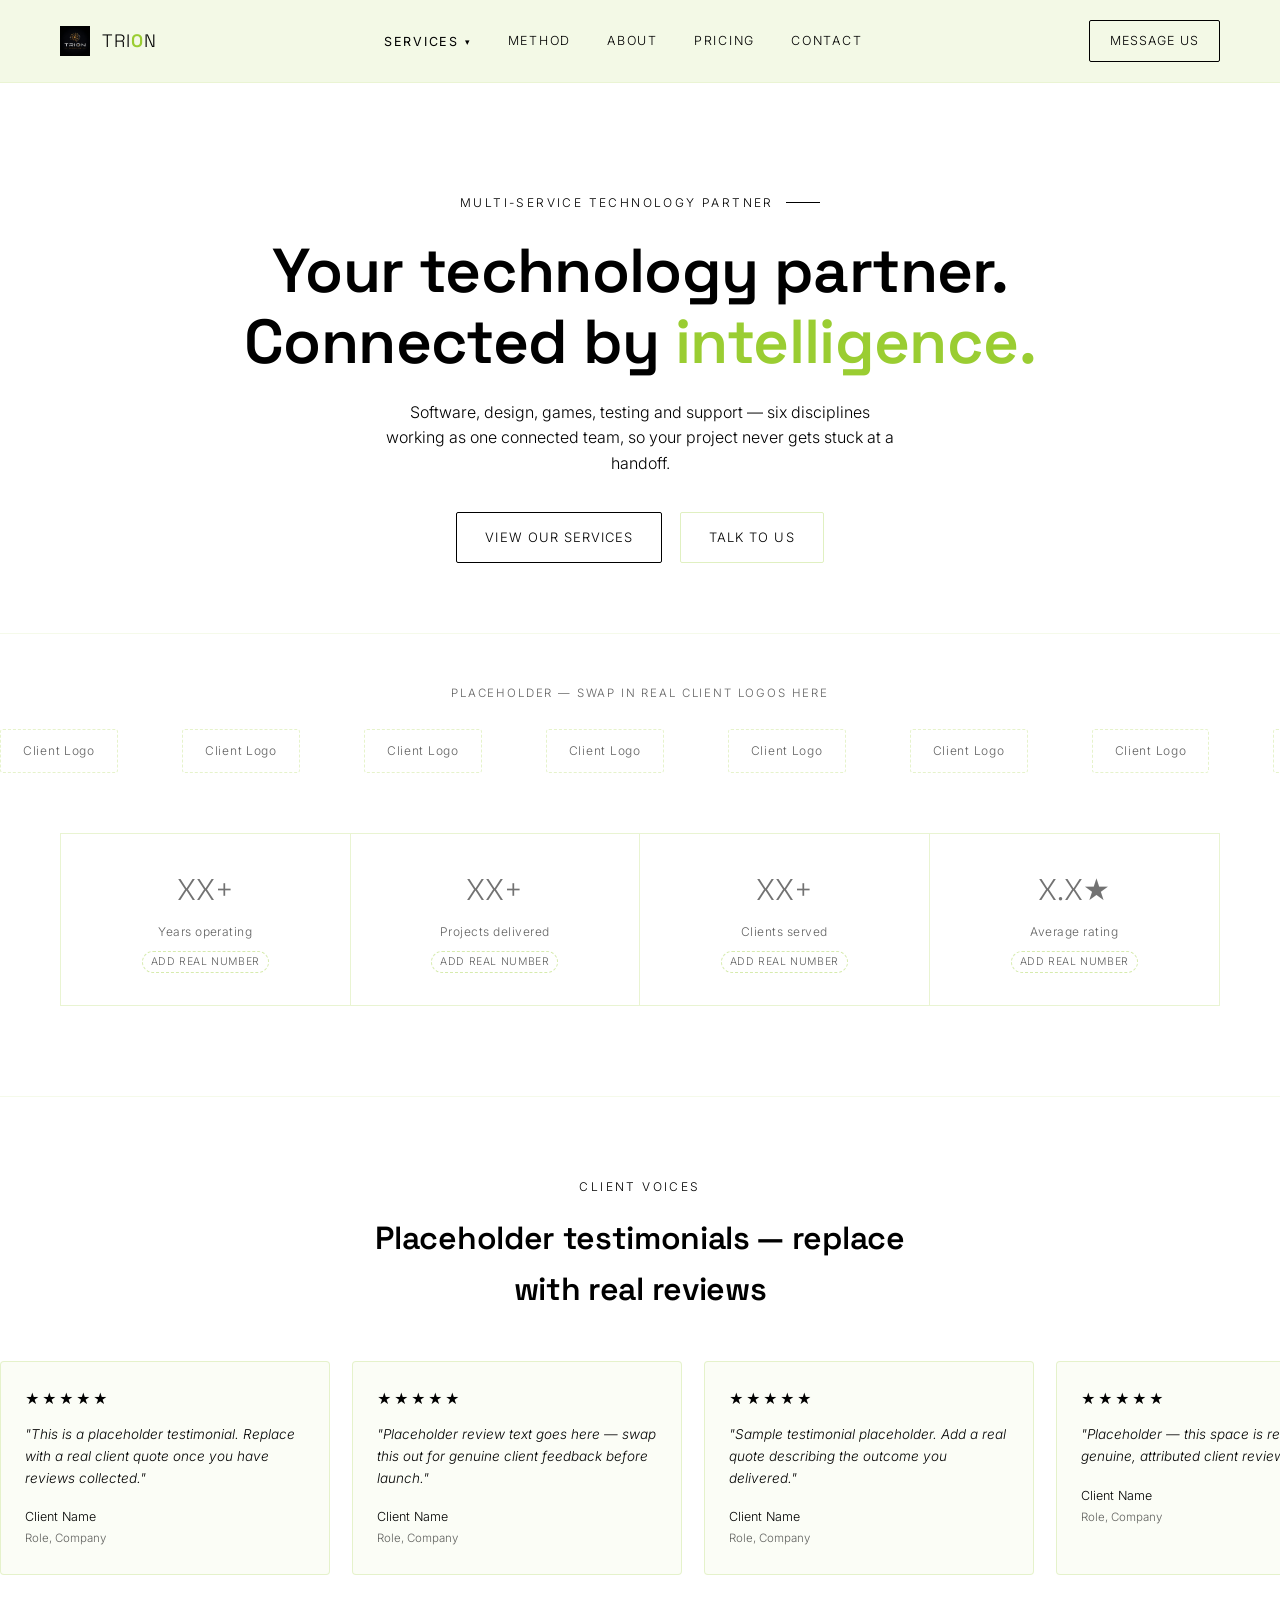
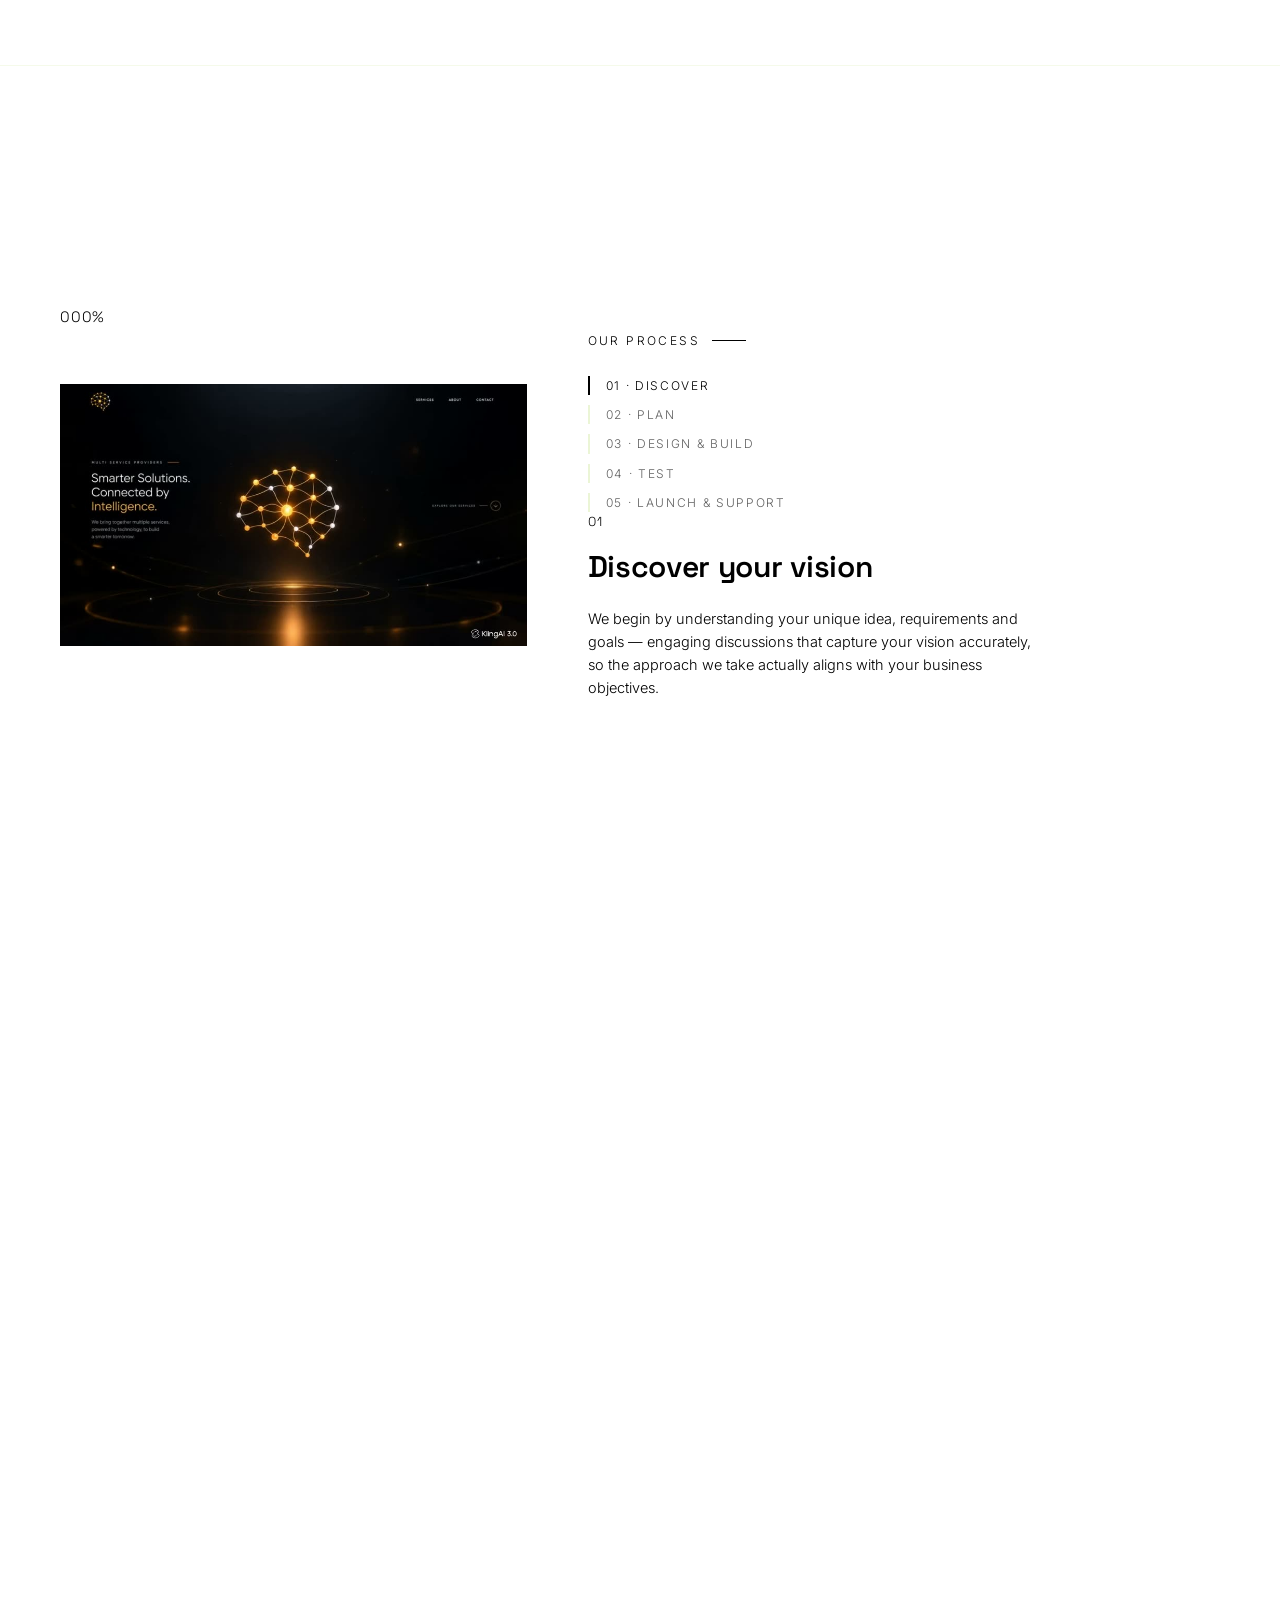
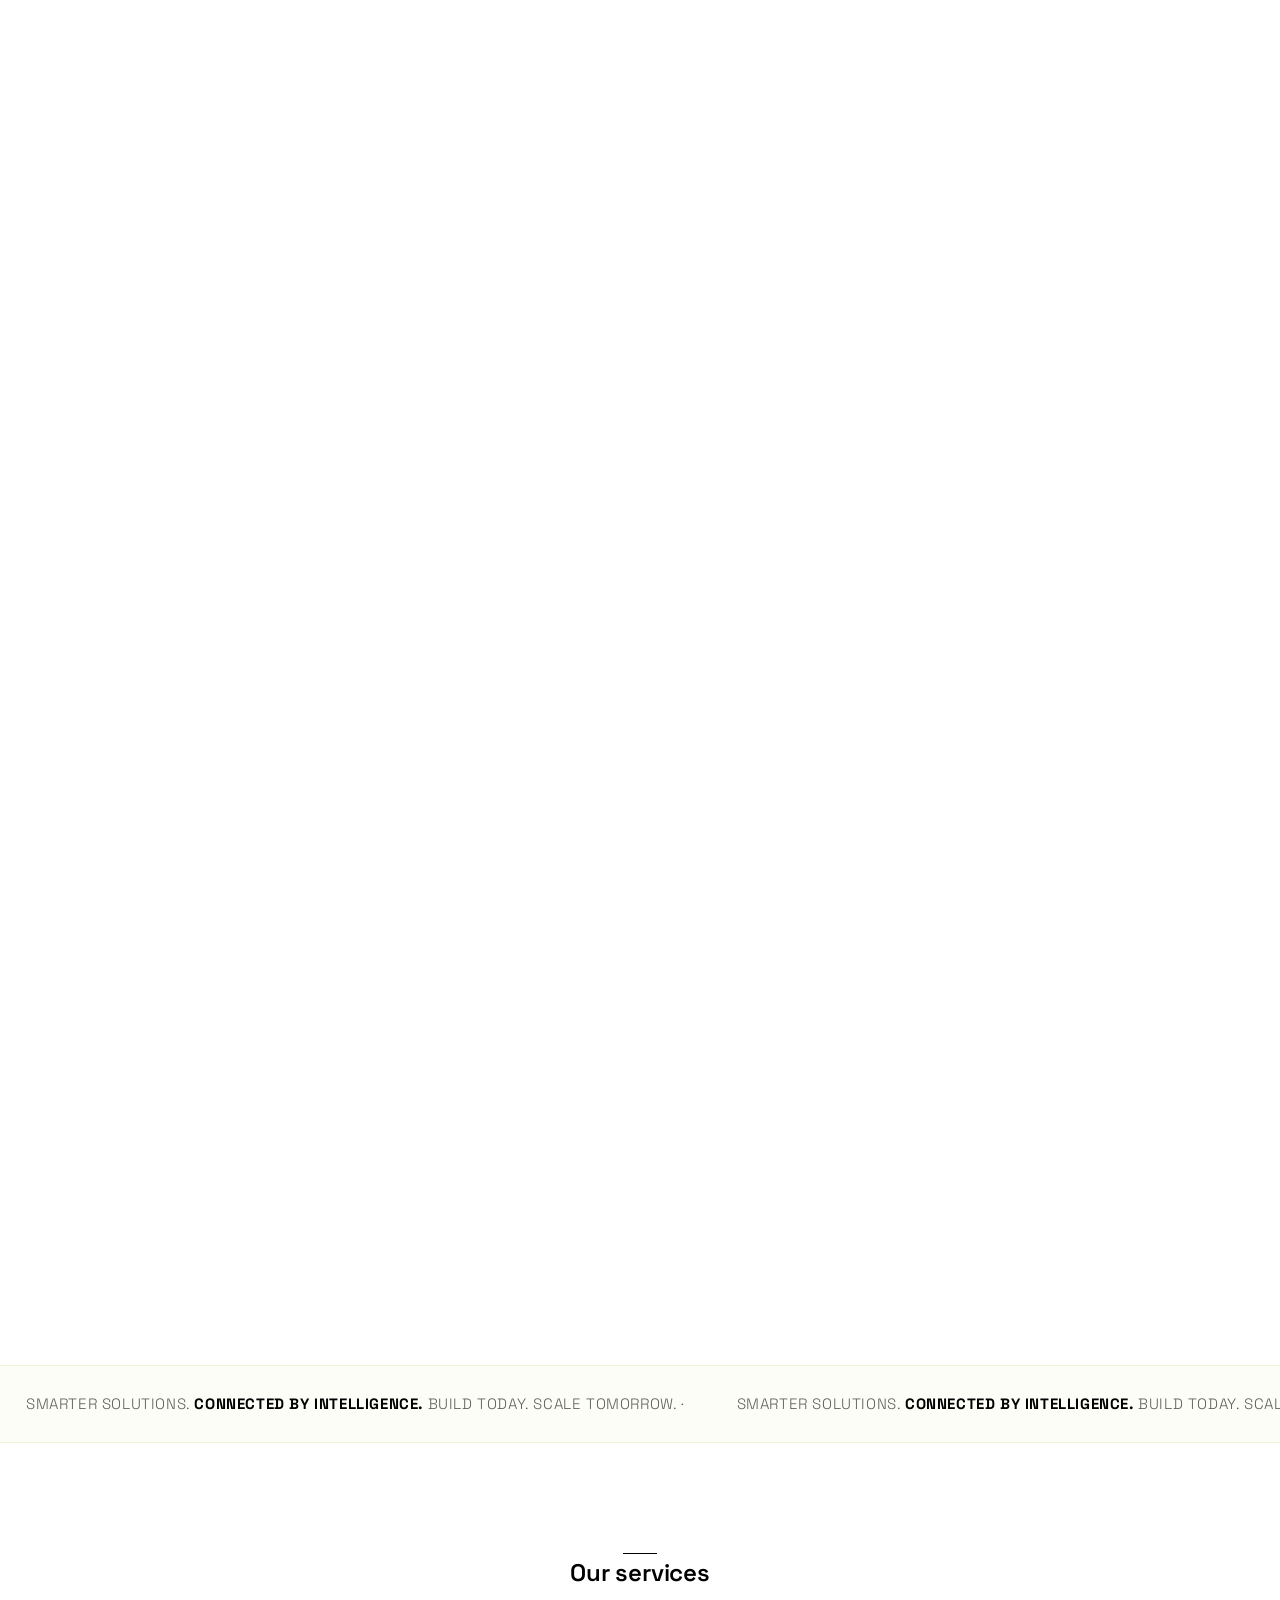
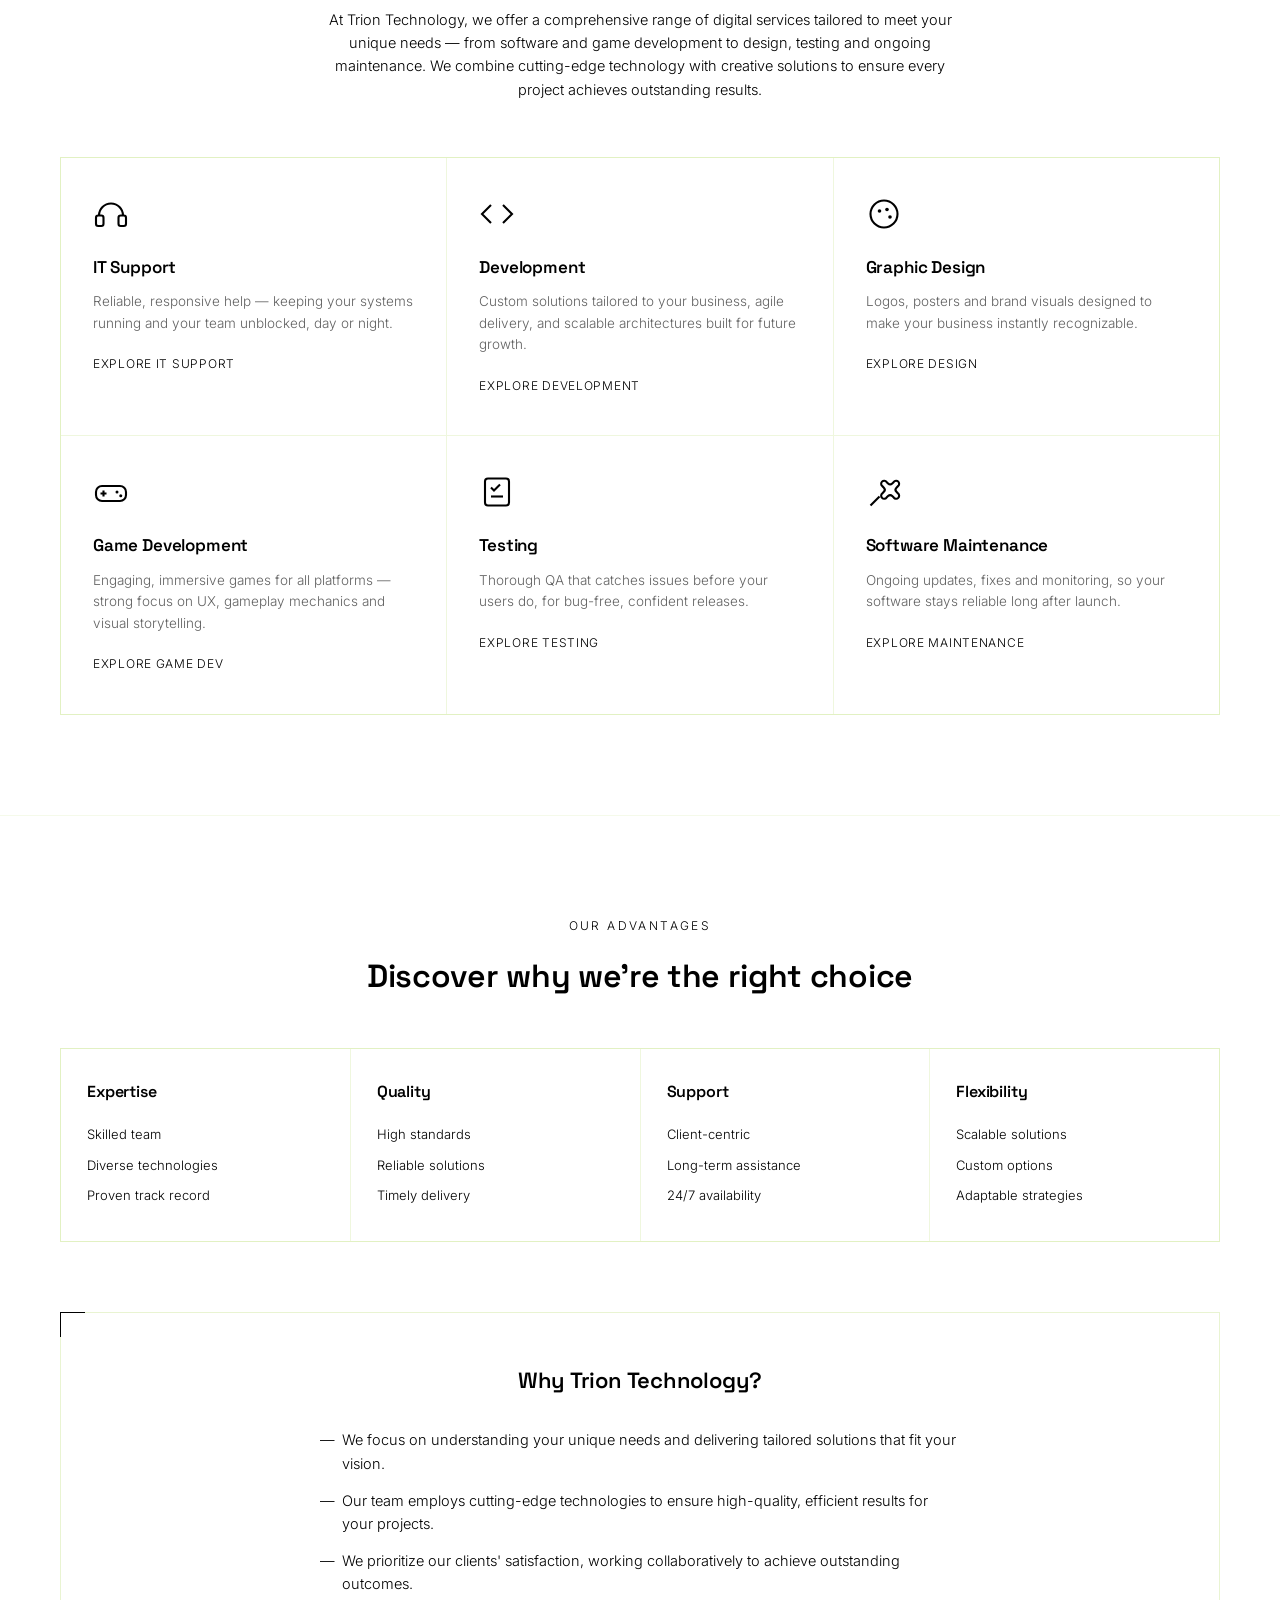
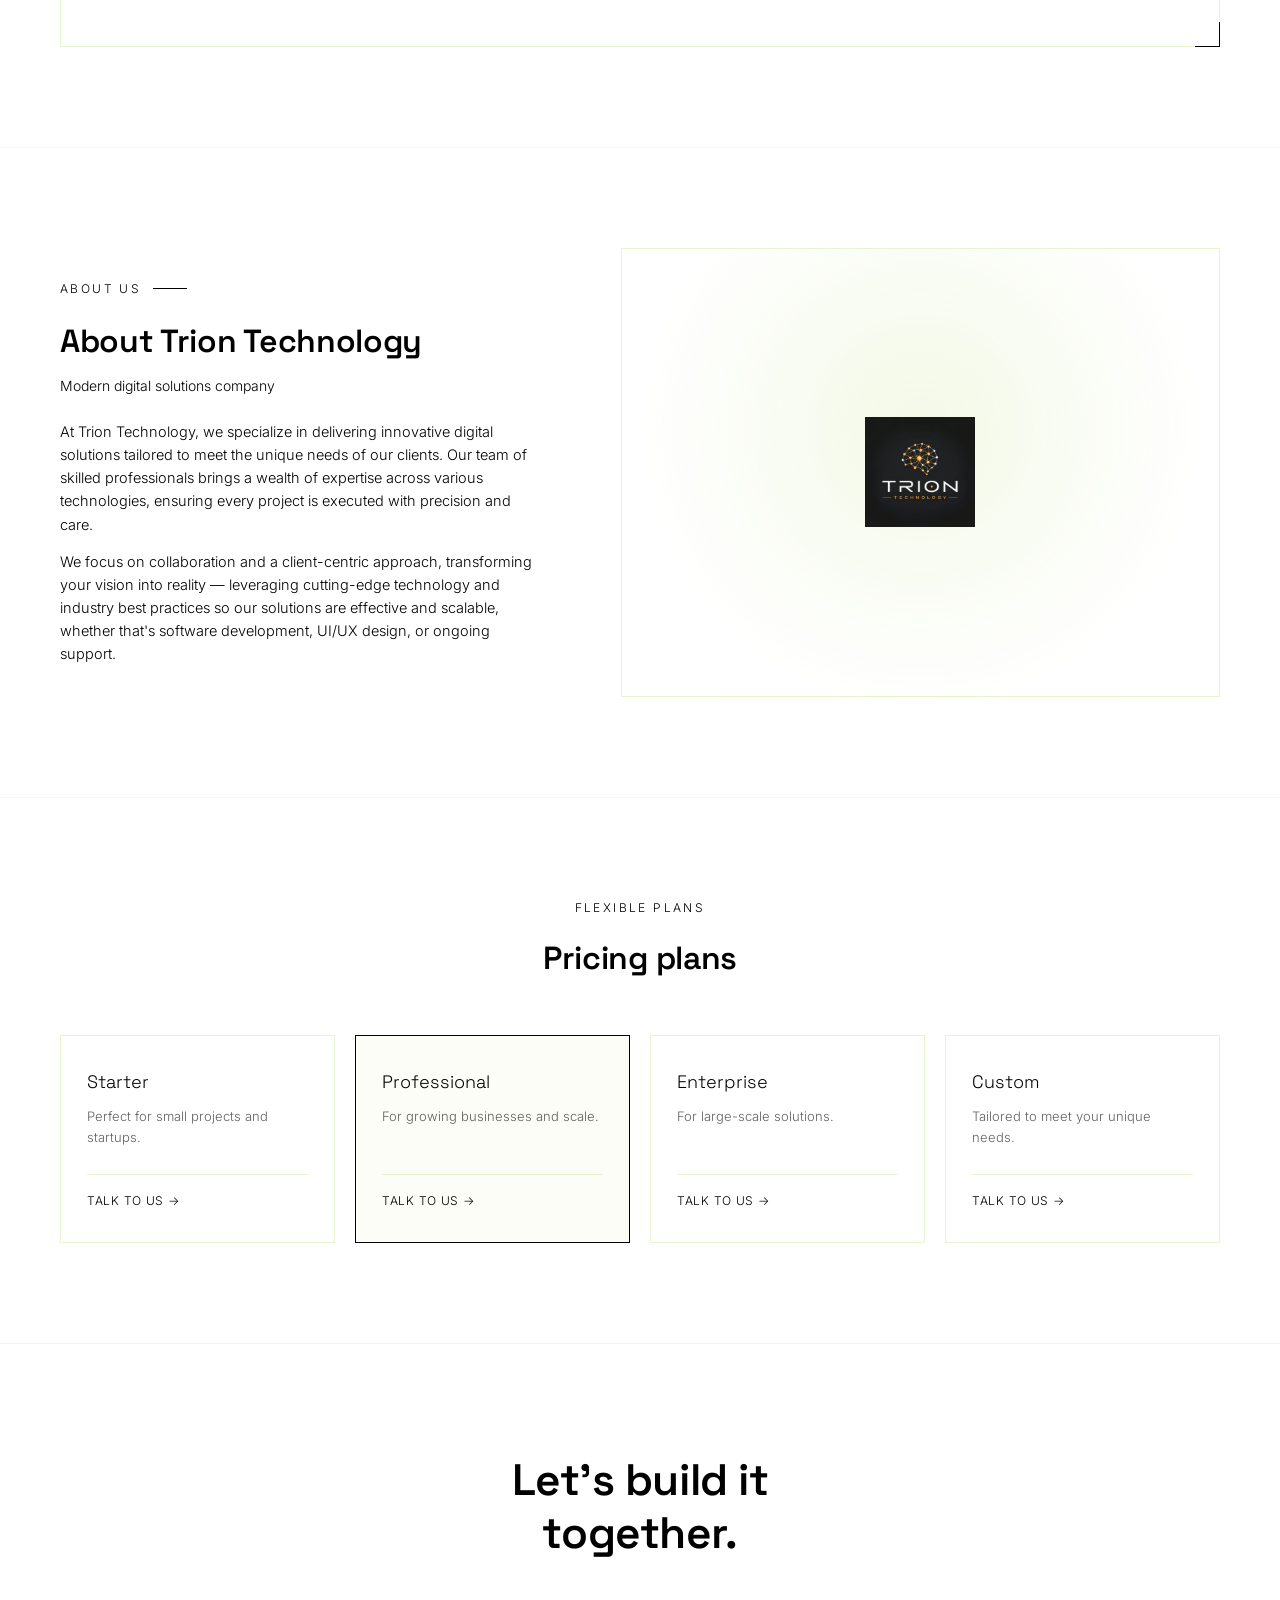
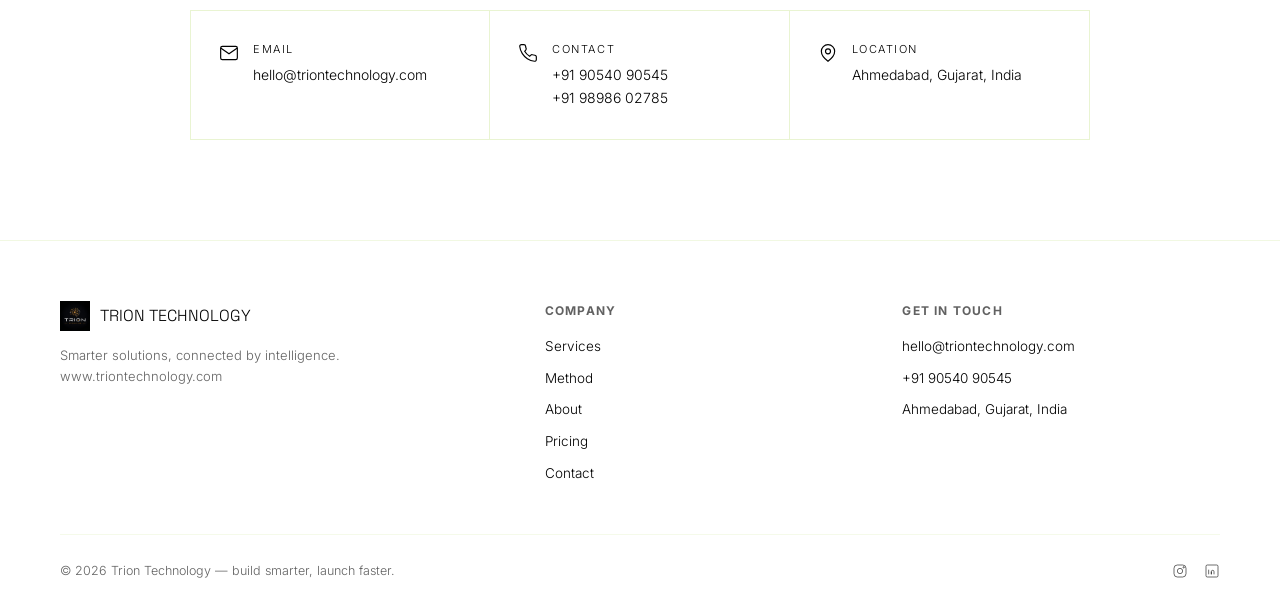
